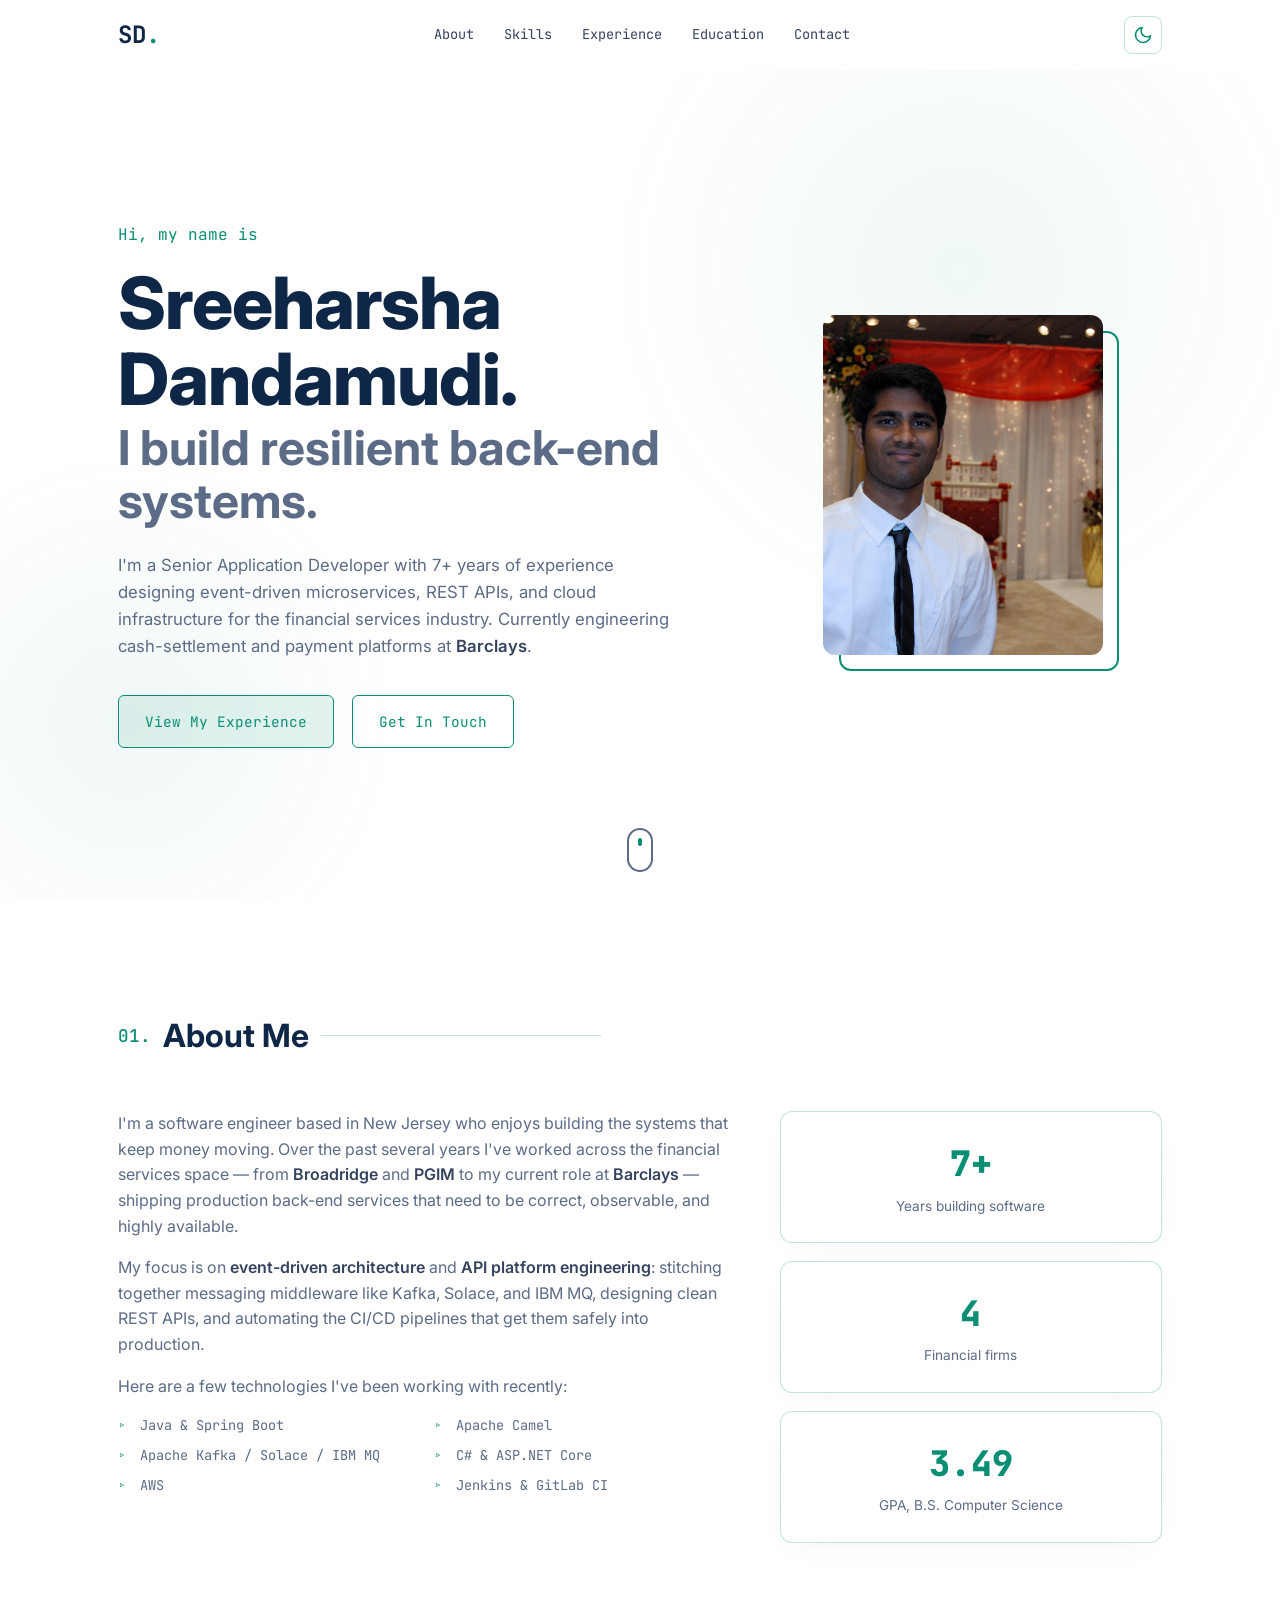
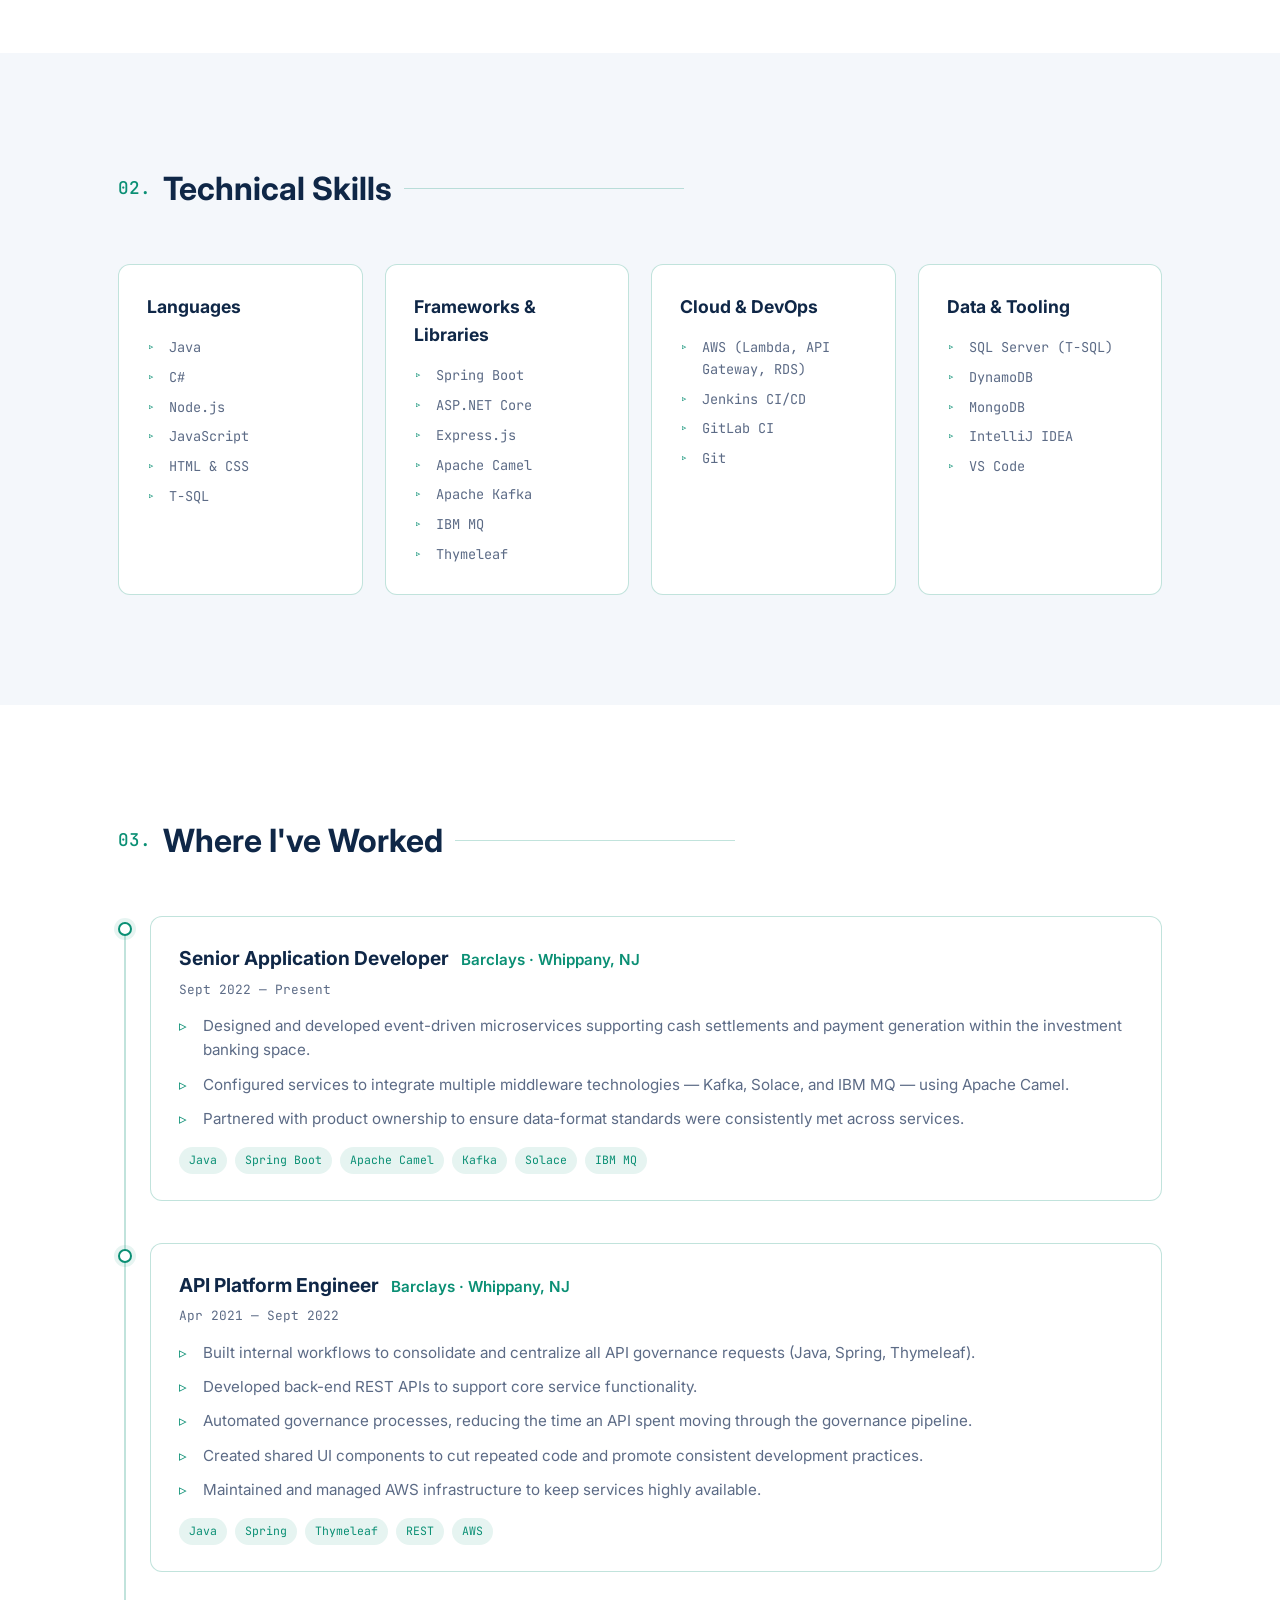
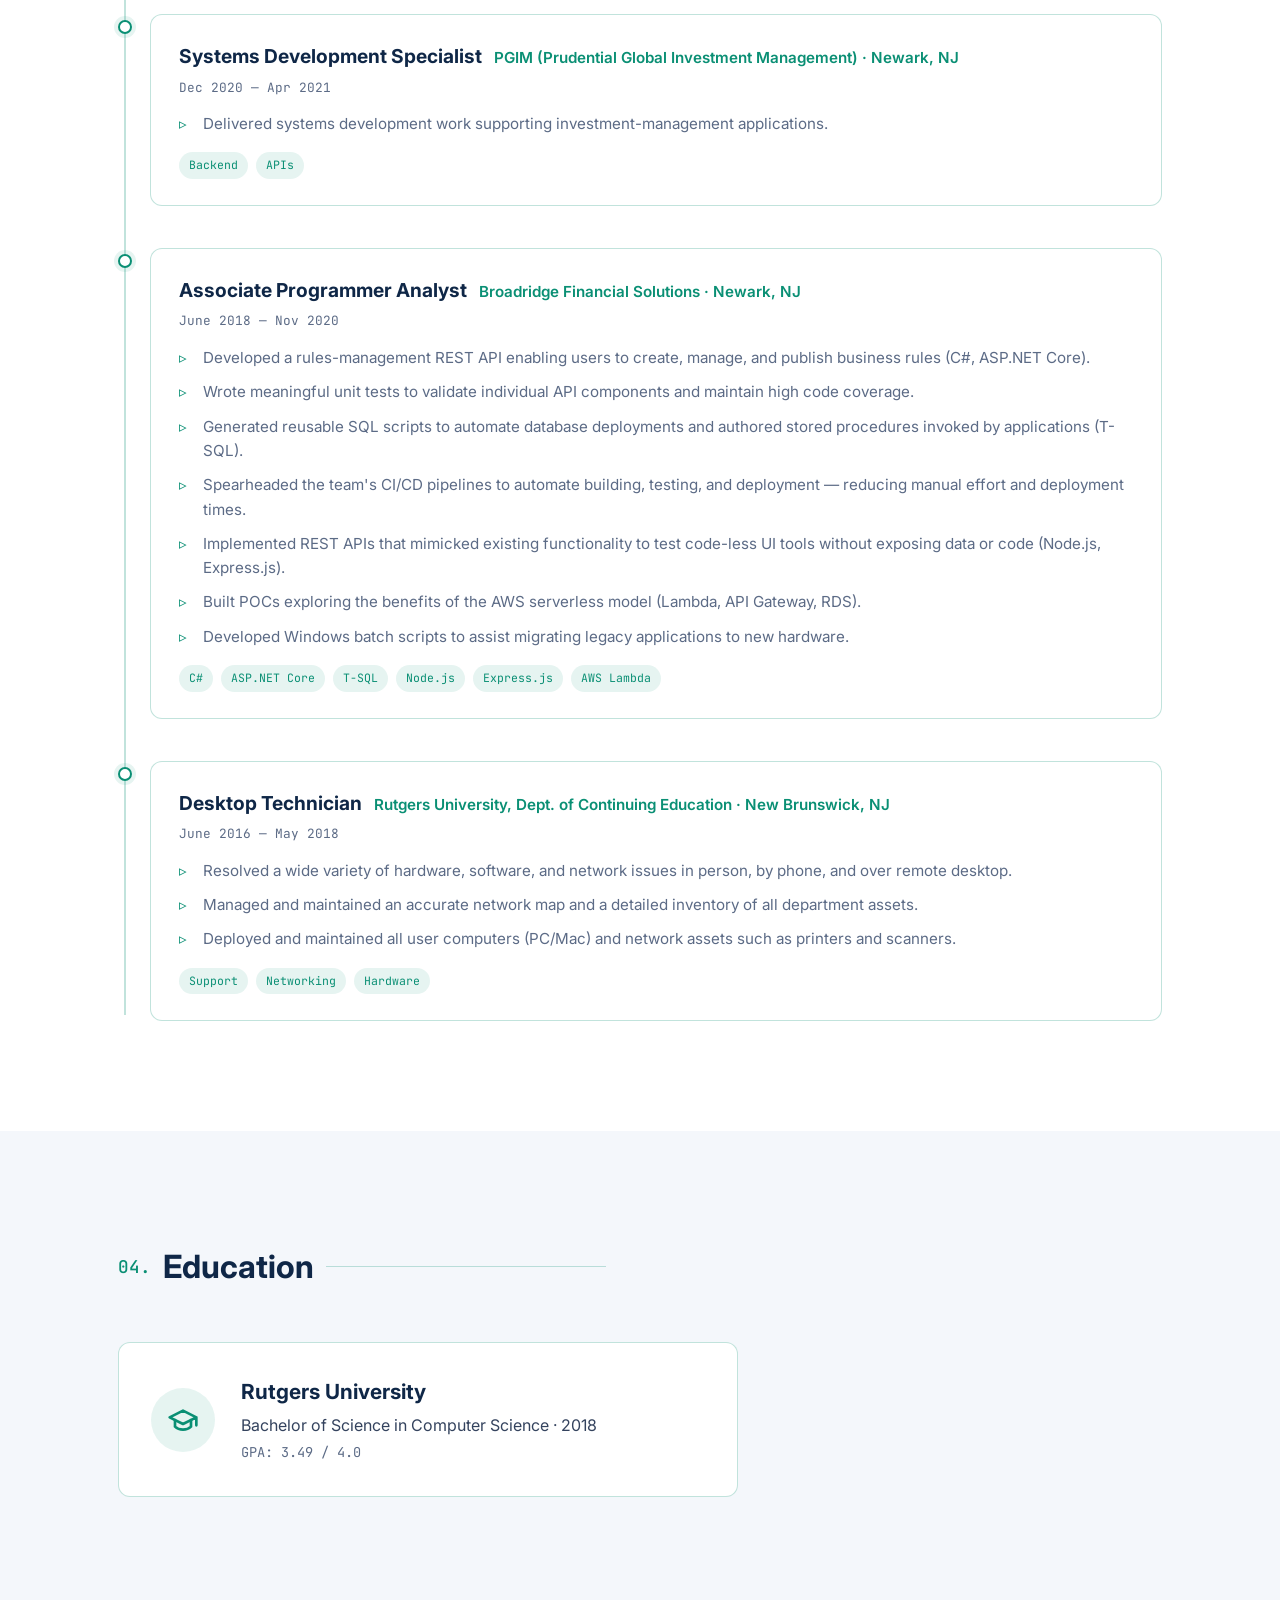
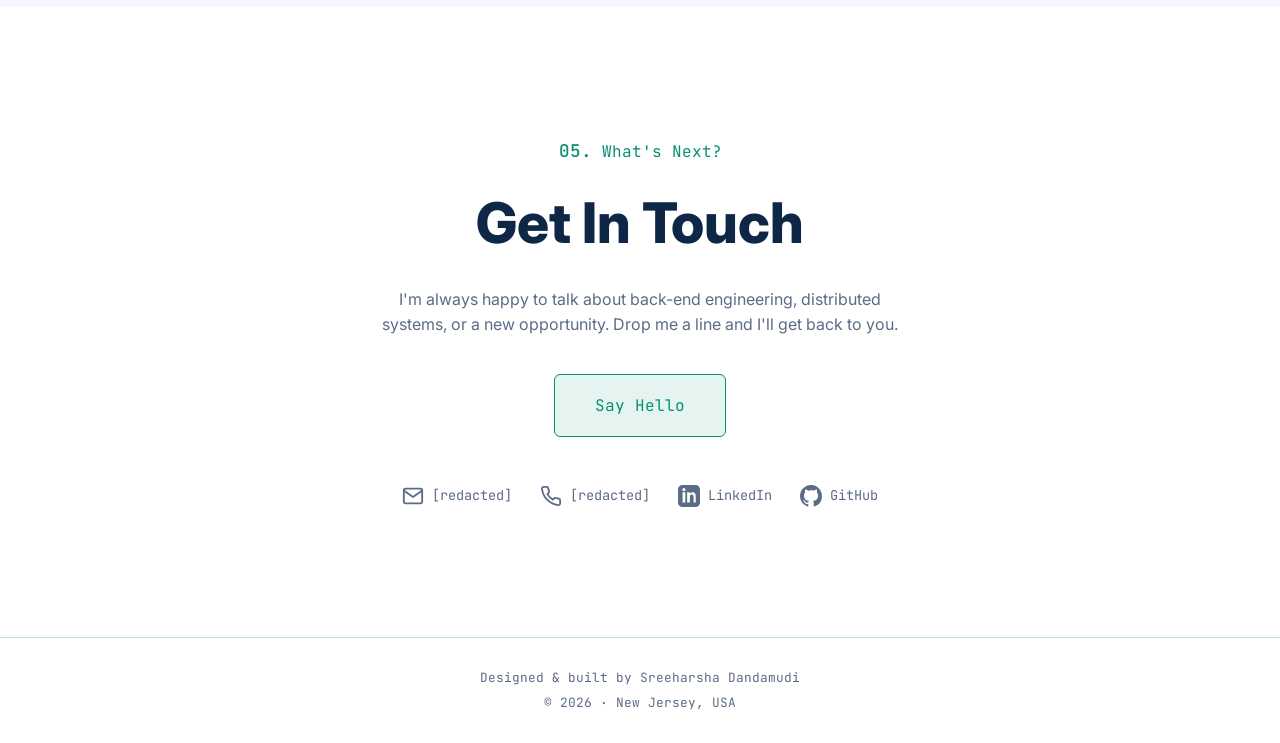
==== index.html @ 4b60827d "Build personal website highlighting experience and skills Replace placeholder files with a responsiv" ====
<!DOCTYPE html>
<html lang="en">
<head>
  <meta charset="UTF-8" />
  <meta name="viewport" content="width=device-width, initial-scale=1.0" />
  <title>Sreeharsha Dandamudi — Senior Application Developer</title>
  <meta name="description" content="Sreeharsha (Harsha) Dandamudi — Senior Application Developer specializing in event-driven microservices, REST APIs, and cloud infrastructure for the financial services industry." />
  <link rel="preconnect" href="https://fonts.googleapis.com" />
  <link rel="preconnect" href="https://fonts.gstatic.com" crossorigin />
  <link href="https://fonts.googleapis.com/css2?family=Inter:wght@400;500;600;700;800&family=JetBrains+Mono:wght@400;500&display=swap" rel="stylesheet" />
  <link rel="stylesheet" href="styles.css" />
</head>
<body>
  <!-- Navigation -->
  <header class="nav" id="nav">
    <div class="container nav__inner">
      <a href="#hero" class="nav__brand">SD<span>.</span></a>
      <nav class="nav__links" id="navLinks">
        <a href="#about">About</a>
        <a href="#skills">Skills</a>
        <a href="#experience">Experience</a>
        <a href="#education">Education</a>
        <a href="#contact">Contact</a>
      </nav>
      <div class="nav__actions">
        <button class="theme-toggle" id="themeToggle" aria-label="Toggle theme">
          <svg class="icon-sun" viewBox="0 0 24 24" width="20" height="20" fill="none" stroke="currentColor" stroke-width="2" stroke-linecap="round" stroke-linejoin="round"><circle cx="12" cy="12" r="5"/><line x1="12" y1="1" x2="12" y2="3"/><line x1="12" y1="21" x2="12" y2="23"/><line x1="4.22" y1="4.22" x2="5.64" y2="5.64"/><line x1="18.36" y1="18.36" x2="19.78" y2="19.78"/><line x1="1" y1="12" x2="3" y2="12"/><line x1="21" y1="12" x2="23" y2="12"/><line x1="4.22" y1="19.78" x2="5.64" y2="18.36"/><line x1="18.36" y1="5.64" x2="19.78" y2="4.22"/></svg>
          <svg class="icon-moon" viewBox="0 0 24 24" width="20" height="20" fill="none" stroke="currentColor" stroke-width="2" stroke-linecap="round" stroke-linejoin="round"><path d="M21 12.79A9 9 0 1 1 11.21 3 7 7 0 0 0 21 12.79z"/></svg>
        </button>
        <button class="nav__toggle" id="navToggle" aria-label="Toggle menu">
          <span></span><span></span><span></span>
        </button>
      </div>
    </div>
  </header>

  <!-- Hero -->
  <section class="hero" id="hero">
    <div class="hero__bg" aria-hidden="true"></div>
    <div class="container hero__inner">
      <div class="hero__content">
        <p class="hero__eyebrow">Hi, my name is</p>
        <h1 class="hero__name">Sreeharsha Dandamudi.</h1>
        <h2 class="hero__tagline">I build resilient back-end systems.</h2>
        <p class="hero__desc">
          I'm a Senior Application Developer with 7+ years of experience designing
          event-driven microservices, REST APIs, and cloud infrastructure for the
          financial services industry. Currently engineering cash-settlement and
          payment platforms at <strong>Barclays</strong>.
        </p>
        <div class="hero__cta">
          <a href="#experience" class="btn btn--primary">View My Experience</a>
          <a href="#contact" class="btn btn--ghost">Get In Touch</a>
        </div>
      </div>
      <div class="hero__photo">
        <div class="hero__photo-frame">
          <img src="DSC_1535.JPG" alt="Sreeharsha Dandamudi" loading="lazy" />
        </div>
      </div>
    </div>
    <a href="#about" class="hero__scroll" aria-label="Scroll down">
      <span></span>
    </a>
  </section>

  <main>
    <!-- About -->
    <section class="section" id="about">
      <div class="container">
        <h2 class="section__title"><span class="section__num">01.</span> About Me</h2>
        <div class="about">
          <div class="about__text">
            <p>
              I'm a software engineer based in New Jersey who enjoys building the
              systems that keep money moving. Over the past several years I've worked
              across the financial services space — from <strong>Broadridge</strong> and
              <strong>PGIM</strong> to my current role at <strong>Barclays</strong> —
              shipping production back-end services that need to be correct, observable,
              and highly available.
            </p>
            <p>
              My focus is on <strong>event-driven architecture</strong> and
              <strong>API platform engineering</strong>: stitching together messaging
              middleware like Kafka, Solace, and IBM MQ, designing clean REST APIs, and
              automating the CI/CD pipelines that get them safely into production.
            </p>
            <p>Here are a few technologies I've been working with recently:</p>
            <ul class="about__tech">
              <li>Java &amp; Spring Boot</li>
              <li>Apache Camel</li>
              <li>Apache Kafka / Solace / IBM MQ</li>
              <li>C# &amp; ASP.NET Core</li>
              <li>AWS</li>
              <li>Jenkins &amp; GitLab CI</li>
            </ul>
          </div>
          <div class="about__stats">
            <div class="stat">
              <span class="stat__num">7+</span>
              <span class="stat__label">Years building software</span>
            </div>
            <div class="stat">
              <span class="stat__num">4</span>
              <span class="stat__label">Financial firms</span>
            </div>
            <div class="stat">
              <span class="stat__num">3.49</span>
              <span class="stat__label">GPA, B.S. Computer Science</span>
            </div>
          </div>
        </div>
      </div>
    </section>

    <!-- Skills -->
    <section class="section section--alt" id="skills">
      <div class="container">
        <h2 class="section__title"><span class="section__num">02.</span> Technical Skills</h2>
        <div class="skills">
          <div class="skill-card">
            <h3>Languages</h3>
            <ul>
              <li>Java</li>
              <li>C#</li>
              <li>Node.js</li>
              <li>JavaScript</li>
              <li>HTML &amp; CSS</li>
              <li>T-SQL</li>
            </ul>
          </div>
          <div class="skill-card">
            <h3>Frameworks &amp; Libraries</h3>
            <ul>
              <li>Spring Boot</li>
              <li>ASP.NET Core</li>
              <li>Express.js</li>
              <li>Apache Camel</li>
              <li>Apache Kafka</li>
              <li>IBM MQ</li>
              <li>Thymeleaf</li>
            </ul>
          </div>
          <div class="skill-card">
            <h3>Cloud &amp; DevOps</h3>
            <ul>
              <li>AWS (Lambda, API Gateway, RDS)</li>
              <li>Jenkins CI/CD</li>
              <li>GitLab CI</li>
              <li>Git</li>
            </ul>
          </div>
          <div class="skill-card">
            <h3>Data &amp; Tooling</h3>
            <ul>
              <li>SQL Server (T-SQL)</li>
              <li>DynamoDB</li>
              <li>MongoDB</li>
              <li>IntelliJ IDEA</li>
              <li>VS Code</li>
            </ul>
          </div>
        </div>
      </div>
    </section>

    <!-- Experience -->
    <section class="section" id="experience">
      <div class="container">
        <h2 class="section__title"><span class="section__num">03.</span> Where I've Worked</h2>
        <div class="timeline">

          <article class="tl-item">
            <div class="tl-marker"></div>
            <div class="tl-content">
              <div class="tl-head">
                <h3>Senior Application Developer</h3>
                <span class="tl-company">Barclays · Whippany, NJ</span>
              </div>
              <span class="tl-date">Sept 2022 — Present</span>
              <ul class="tl-points">
                <li>Designed and developed event-driven microservices supporting cash settlements and payment generation within the investment banking space.</li>
                <li>Configured services to integrate multiple middleware technologies — Kafka, Solace, and IBM MQ — using Apache Camel.</li>
                <li>Partnered with product ownership to ensure data-format standards were consistently met across services.</li>
              </ul>
              <div class="tl-tags"><span>Java</span><span>Spring Boot</span><span>Apache Camel</span><span>Kafka</span><span>Solace</span><span>IBM MQ</span></div>
            </div>
          </article>

          <article class="tl-item">
            <div class="tl-marker"></div>
            <div class="tl-content">
              <div class="tl-head">
                <h3>API Platform Engineer</h3>
                <span class="tl-company">Barclays · Whippany, NJ</span>
              </div>
              <span class="tl-date">Apr 2021 — Sept 2022</span>
              <ul class="tl-points">
                <li>Built internal workflows to consolidate and centralize all API governance requests (Java, Spring, Thymeleaf).</li>
                <li>Developed back-end REST APIs to support core service functionality.</li>
                <li>Automated governance processes, reducing the time an API spent moving through the governance pipeline.</li>
                <li>Created shared UI components to cut repeated code and promote consistent development practices.</li>
                <li>Maintained and managed AWS infrastructure to keep services highly available.</li>
              </ul>
              <div class="tl-tags"><span>Java</span><span>Spring</span><span>Thymeleaf</span><span>REST</span><span>AWS</span></div>
            </div>
          </article>

          <article class="tl-item">
            <div class="tl-marker"></div>
            <div class="tl-content">
              <div class="tl-head">
                <h3>Systems Development Specialist</h3>
                <span class="tl-company">PGIM (Prudential Global Investment Management) · Newark, NJ</span>
              </div>
              <span class="tl-date">Dec 2020 — Apr 2021</span>
              <ul class="tl-points">
                <li>Delivered systems development work supporting investment-management applications.</li>
              </ul>
              <div class="tl-tags"><span>Backend</span><span>APIs</span></div>
            </div>
          </article>

          <article class="tl-item">
            <div class="tl-marker"></div>
            <div class="tl-content">
              <div class="tl-head">
                <h3>Associate Programmer Analyst</h3>
                <span class="tl-company">Broadridge Financial Solutions · Newark, NJ</span>
              </div>
              <span class="tl-date">June 2018 — Nov 2020</span>
              <ul class="tl-points">
                <li>Developed a rules-management REST API enabling users to create, manage, and publish business rules (C#, ASP.NET Core).</li>
                <li>Wrote meaningful unit tests to validate individual API components and maintain high code coverage.</li>
                <li>Generated reusable SQL scripts to automate database deployments and authored stored procedures invoked by applications (T-SQL).</li>
                <li>Spearheaded the team's CI/CD pipelines to automate building, testing, and deployment — reducing manual effort and deployment times.</li>
                <li>Implemented REST APIs that mimicked existing functionality to test code-less UI tools without exposing data or code (Node.js, Express.js).</li>
                <li>Built POCs exploring the benefits of the AWS serverless model (Lambda, API Gateway, RDS).</li>
                <li>Developed Windows batch scripts to assist migrating legacy applications to new hardware.</li>
              </ul>
              <div class="tl-tags"><span>C#</span><span>ASP.NET Core</span><span>T-SQL</span><span>Node.js</span><span>Express.js</span><span>AWS Lambda</span></div>
            </div>
          </article>

          <article class="tl-item">
            <div class="tl-marker"></div>
            <div class="tl-content">
              <div class="tl-head">
                <h3>Desktop Technician</h3>
                <span class="tl-company">Rutgers University, Dept. of Continuing Education · New Brunswick, NJ</span>
              </div>
              <span class="tl-date">June 2016 — May 2018</span>
              <ul class="tl-points">
                <li>Resolved a wide variety of hardware, software, and network issues in person, by phone, and over remote desktop.</li>
                <li>Managed and maintained an accurate network map and a detailed inventory of all department assets.</li>
                <li>Deployed and maintained all user computers (PC/Mac) and network assets such as printers and scanners.</li>
              </ul>
              <div class="tl-tags"><span>Support</span><span>Networking</span><span>Hardware</span></div>
            </div>
          </article>

        </div>
      </div>
    </section>

    <!-- Education -->
    <section class="section section--alt" id="education">
      <div class="container">
        <h2 class="section__title"><span class="section__num">04.</span> Education</h2>
        <div class="edu-card">
          <div class="edu-card__icon" aria-hidden="true">
            <svg viewBox="0 0 24 24" width="32" height="32" fill="none" stroke="currentColor" stroke-width="2" stroke-linecap="round" stroke-linejoin="round"><path d="M22 10v6M2 10l10-5 10 5-10 5z"/><path d="M6 12v5c3 3 9 3 12 0v-5"/></svg>
          </div>
          <div class="edu-card__body">
            <h3>Rutgers University</h3>
            <p class="edu-card__degree">Bachelor of Science in Computer Science · 2018</p>
            <p class="edu-card__meta">GPA: 3.49 / 4.0</p>
          </div>
        </div>
      </div>
    </section>

    <!-- Contact -->
    <section class="section section--contact" id="contact">
      <div class="container">
        <p class="contact__eyebrow"><span class="section__num">05.</span> What's Next?</p>
        <h2 class="contact__title">Get In Touch</h2>
        <p class="contact__desc">
          I'm always happy to talk about back-end engineering, distributed systems, or a
          new opportunity. Drop me a line and I'll get back to you.
        </p>
        <a href="mailto:[redacted]" class="btn btn--primary btn--lg">Say Hello</a>
        <div class="contact__links">
          <a href="mailto:[redacted]" aria-label="Email">
            <svg viewBox="0 0 24 24" width="22" height="22" fill="none" stroke="currentColor" stroke-width="2" stroke-linecap="round" stroke-linejoin="round"><path d="M4 4h16c1.1 0 2 .9 2 2v12c0 1.1-.9 2-2 2H4c-1.1 0-2-.9-2-2V6c0-1.1.9-2 2-2z"/><polyline points="22,6 12,13 2,6"/></svg>
            <span>[redacted]</span>
          </a>
          <a href="tel:[redacted]" aria-label="Phone">
            <svg viewBox="0 0 24 24" width="22" height="22" fill="none" stroke="currentColor" stroke-width="2" stroke-linecap="round" stroke-linejoin="round"><path d="M22 16.92v3a2 2 0 0 1-2.18 2 19.79 19.79 0 0 1-8.63-3.07 19.5 19.5 0 0 1-6-6 19.79 19.79 0 0 1-3.07-8.67A2 2 0 0 1 4.11 2h3a2 2 0 0 1 2 1.72 12.84 12.84 0 0 0 .7 2.81 2 2 0 0 1-.45 2.11L8.09 9.91a16 16 0 0 0 6 6l1.27-1.27a2 2 0 0 1 2.11-.45 12.84 12.84 0 0 0 2.81.7A2 2 0 0 1 22 16.92z"/></svg>
            <span>[redacted]</span>
          </a>
          <a href="https://www.linkedin.com/in/sreeharsha-dandamudi-3991bb99/" target="_blank" rel="noopener" aria-label="LinkedIn">
            <svg viewBox="0 0 24 24" width="22" height="22" fill="currentColor"><path d="M19 0h-14c-2.76 0-5 2.24-5 5v14c0 2.76 2.24 5 5 5h14c2.76 0 5-2.24 5-5v-14c0-2.76-2.24-5-5-5zm-11 19h-3v-11h3v11zm-1.5-12.27c-.97 0-1.75-.79-1.75-1.76s.78-1.75 1.75-1.75 1.75.79 1.75 1.75-.78 1.76-1.75 1.76zm13.5 12.27h-3v-5.6c0-1.34-.03-3.06-1.87-3.06-1.87 0-2.16 1.46-2.16 2.97v5.69h-3v-11h2.88v1.5h.04c.4-.76 1.38-1.56 2.84-1.56 3.04 0 3.6 2 3.6 4.59v6.47z"/></svg>
            <span>LinkedIn</span>
          </a>
          <a href="https://github.com/harsha9321" target="_blank" rel="noopener" aria-label="GitHub">
            <svg viewBox="0 0 24 24" width="22" height="22" fill="currentColor"><path d="M12 0c-6.63 0-12 5.37-12 12 0 5.3 3.44 9.8 8.21 11.39.6.11.82-.26.82-.58 0-.29-.01-1.04-.02-2.05-3.34.73-4.04-1.61-4.04-1.61-.55-1.39-1.33-1.76-1.33-1.76-1.09-.74.08-.73.08-.73 1.2.09 1.84 1.24 1.84 1.24 1.07 1.83 2.81 1.3 3.49.99.11-.78.42-1.3.76-1.6-2.67-.3-5.47-1.33-5.47-5.93 0-1.31.47-2.38 1.24-3.22-.13-.3-.54-1.52.11-3.18 0 0 1.01-.32 3.3 1.23a11.5 11.5 0 0 1 3-.4c1.02 0 2.05.14 3 .4 2.29-1.55 3.3-1.23 3.3-1.23.65 1.66.24 2.88.12 3.18.77.84 1.24 1.91 1.24 3.22 0 4.61-2.81 5.62-5.49 5.92.43.37.81 1.1.81 2.22 0 1.61-.01 2.9-.01 3.29 0 .32.21.7.82.58a12 12 0 0 0 8.2-11.39c0-6.63-5.37-12-12-12z"/></svg>
            <span>GitHub</span>
          </a>
        </div>
      </div>
    </section>
  </main>

  <footer class="footer">
    <div class="container">
      <p>Designed &amp; built by Sreeharsha Dandamudi</p>
      <p class="footer__meta">&copy; <span id="year"></span> · New Jersey, USA</p>
    </div>
  </footer>

  <script src="script.js"></script>
</body>
</html>
---- styles.css ----
/* ============================================================
   Sreeharsha Dandamudi — Personal Site
   ============================================================ */

:root {
  --bg: #0a192f;
  --bg-alt: #112240;
  --bg-card: #112240;
  --navy-shadow: rgba(2, 12, 27, 0.7);
  --text: #ccd6f6;
  --text-muted: #8892b0;
  --heading: #e6f1ff;
  --accent: #64ffda;
  --accent-tint: rgba(100, 255, 218, 0.1);
  --border: rgba(100, 255, 218, 0.2);
  --nav-bg: rgba(10, 25, 47, 0.85);
  --font-sans: "Inter", system-ui, -apple-system, sans-serif;
  --font-mono: "JetBrains Mono", "SF Mono", Menlo, monospace;
  --maxw: 1100px;
  --nav-h: 70px;
  --radius: 12px;
}

:root[data-theme="light"] {
  --bg: #ffffff;
  --bg-alt: #f4f7fb;
  --bg-card: #ffffff;
  --navy-shadow: rgba(99, 114, 153, 0.15);
  --text: #34435e;
  --text-muted: #5c6b86;
  --heading: #0f2747;
  --accent: #0a8f74;
  --accent-tint: rgba(10, 143, 116, 0.1);
  --border: rgba(10, 143, 116, 0.25);
  --nav-bg: rgba(255, 255, 255, 0.85);
}

* { margin: 0; padding: 0; box-sizing: border-box; }

html { scroll-behavior: smooth; }

body {
  font-family: var(--font-sans);
  background: var(--bg);
  color: var(--text);
  line-height: 1.6;
  -webkit-font-smoothing: antialiased;
  overflow-x: hidden;
  transition: background 0.3s ease, color 0.3s ease;
}

.container {
  width: 100%;
  max-width: var(--maxw);
  margin: 0 auto;
  padding: 0 28px;
}

a { color: var(--accent); text-decoration: none; }

/* ---------- Navigation ---------- */
.nav {
  position: fixed;
  top: 0; left: 0; right: 0;
  height: var(--nav-h);
  background: var(--nav-bg);
  backdrop-filter: blur(10px);
  -webkit-backdrop-filter: blur(10px);
  z-index: 100;
  transition: transform 0.3s ease, box-shadow 0.3s ease;
}
.nav.scrolled { box-shadow: 0 10px 30px -10px var(--navy-shadow); }
.nav.hidden { transform: translateY(-100%); }

.nav__inner {
  height: 100%;
  display: flex;
  align-items: center;
  justify-content: space-between;
}
.nav__brand {
  font-family: var(--font-mono);
  font-size: 1.5rem;
  font-weight: 700;
  color: var(--heading);
}
.nav__brand span { color: var(--accent); }

.nav__links { display: flex; gap: 30px; }
.nav__links a {
  font-family: var(--font-mono);
  font-size: 0.85rem;
  color: var(--text);
  transition: color 0.2s ease;
  position: relative;
}
.nav__links a::after {
  content: "";
  position: absolute;
  bottom: -4px; left: 0;
  width: 0; height: 2px;
  background: var(--accent);
  transition: width 0.25s ease;
}
.nav__links a:hover { color: var(--accent); }
.nav__links a:hover::after { width: 100%; }

.nav__actions { display: flex; align-items: center; gap: 14px; }

.theme-toggle {
  background: none;
  border: 1px solid var(--border);
  border-radius: 8px;
  color: var(--accent);
  cursor: pointer;
  width: 38px; height: 38px;
  display: grid; place-items: center;
  transition: background 0.2s ease;
}
.theme-toggle:hover { background: var(--accent-tint); }
.theme-toggle .icon-moon { display: none; }
:root[data-theme="light"] .theme-toggle .icon-sun { display: none; }
:root[data-theme="light"] .theme-toggle .icon-moon { display: block; }

.nav__toggle {
  display: none;
  flex-direction: column;
  justify-content: center;
  gap: 5px;
  width: 38px; height: 38px;
  background: none; border: none; cursor: pointer;
}
.nav__toggle span {
  display: block;
  width: 24px; height: 2px;
  background: var(--accent);
  transition: transform 0.3s ease, opacity 0.3s ease;
}
.nav__toggle.open span:nth-child(1) { transform: translateY(7px) rotate(45deg); }
.nav__toggle.open span:nth-child(2) { opacity: 0; }
.nav__toggle.open span:nth-child(3) { transform: translateY(-7px) rotate(-45deg); }

/* ---------- Buttons ---------- */
.btn {
  display: inline-block;
  font-family: var(--font-mono);
  font-size: 0.9rem;
  padding: 14px 26px;
  border-radius: 6px;
  border: 1px solid var(--accent);
  transition: transform 0.2s ease, background 0.2s ease, box-shadow 0.2s ease;
  cursor: pointer;
}
.btn--primary { background: var(--accent-tint); color: var(--accent); }
.btn--primary:hover { background: rgba(100, 255, 218, 0.18); transform: translateY(-3px); box-shadow: 0 8px 20px -8px var(--accent-tint); }
.btn--ghost { color: var(--accent); background: transparent; }
.btn--ghost:hover { background: var(--accent-tint); transform: translateY(-3px); }
.btn--lg { padding: 18px 40px; font-size: 1rem; }

/* ---------- Hero ---------- */
.hero {
  position: relative;
  min-height: 100vh;
  display: flex;
  align-items: center;
  padding-top: var(--nav-h);
  overflow: hidden;
}
.hero__bg {
  position: absolute;
  inset: 0;
  background:
    radial-gradient(600px circle at 75% 30%, var(--accent-tint), transparent 60%),
    radial-gradient(500px circle at 10% 80%, var(--accent-tint), transparent 55%);
  opacity: 0.6;
  pointer-events: none;
}
.hero__inner {
  display: grid;
  grid-template-columns: 1.5fr 1fr;
  gap: 50px;
  align-items: center;
  position: relative;
  z-index: 1;
}
.hero__eyebrow {
  font-family: var(--font-mono);
  color: var(--accent);
  font-size: 1rem;
  margin-bottom: 18px;
}
.hero__name {
  font-size: clamp(2.5rem, 7vw, 4.5rem);
  font-weight: 800;
  color: var(--heading);
  line-height: 1.05;
  letter-spacing: -1px;
}
.hero__tagline {
  font-size: clamp(1.6rem, 5vw, 3rem);
  font-weight: 700;
  color: var(--text-muted);
  line-height: 1.1;
  margin-top: 6px;
}
.hero__desc {
  max-width: 560px;
  margin-top: 24px;
  color: var(--text-muted);
  font-size: 1.05rem;
}
.hero__desc strong { color: var(--text); font-weight: 600; }
.hero__cta { display: flex; gap: 18px; margin-top: 36px; flex-wrap: wrap; }

.hero__photo { display: flex; justify-content: center; }
.hero__photo-frame {
  position: relative;
  width: 280px;
  height: 340px;
  border-radius: var(--radius);
}
.hero__photo-frame img {
  width: 100%; height: 100%;
  object-fit: cover;
  border-radius: var(--radius);
  filter: grayscale(15%) contrast(1.05);
  transition: filter 0.3s ease, transform 0.3s ease;
  position: relative;
  z-index: 1;
}
.hero__photo-frame::after {
  content: "";
  position: absolute;
  inset: 16px -16px -16px 16px;
  border: 2px solid var(--accent);
  border-radius: var(--radius);
  z-index: 0;
  transition: inset 0.3s ease;
}
.hero__photo-frame:hover img { filter: grayscale(0) contrast(1); transform: translate(-4px, -4px); }
.hero__photo-frame:hover::after { inset: 12px -12px -12px 12px; }

.hero__scroll {
  position: absolute;
  bottom: 28px; left: 50%;
  transform: translateX(-50%);
  width: 26px; height: 44px;
  border: 2px solid var(--text-muted);
  border-radius: 14px;
}
.hero__scroll span {
  position: absolute;
  top: 8px; left: 50%;
  width: 4px; height: 8px;
  margin-left: -2px;
  background: var(--accent);
  border-radius: 2px;
  animation: scroll 1.6s ease-in-out infinite;
}
@keyframes scroll {
  0% { opacity: 1; transform: translateY(0); }
  100% { opacity: 0; transform: translateY(14px); }
}

/* ---------- Sections ---------- */
.section { padding: 110px 0; }
.section--alt { background: var(--bg-alt); }

.section__title {
  display: flex;
  align-items: center;
  gap: 12px;
  font-size: clamp(1.5rem, 4vw, 2rem);
  font-weight: 700;
  color: var(--heading);
  margin-bottom: 50px;
}
.section__title::after {
  content: "";
  height: 1px;
  flex: 1;
  max-width: 280px;
  background: var(--border);
}
.section__num {
  font-family: var(--font-mono);
  color: var(--accent);
  font-size: 1.1rem;
  font-weight: 500;
}

/* ---------- About ---------- */
.about {
  display: grid;
  grid-template-columns: 1.6fr 1fr;
  gap: 50px;
  align-items: start;
}
.about__text p { margin-bottom: 16px; color: var(--text-muted); }
.about__text strong { color: var(--text); font-weight: 600; }
.about__tech {
  list-style: none;
  display: grid;
  grid-template-columns: repeat(2, 1fr);
  gap: 8px 20px;
  margin-top: 14px;
}
.about__tech li {
  position: relative;
  padding-left: 22px;
  font-family: var(--font-mono);
  font-size: 0.85rem;
  color: var(--text-muted);
}
.about__tech li::before {
  content: "▹";
  position: absolute;
  left: 0;
  color: var(--accent);
}
.about__stats { display: grid; gap: 18px; }
.stat {
  background: var(--bg-card);
  border: 1px solid var(--border);
  border-radius: var(--radius);
  padding: 24px;
  text-align: center;
  box-shadow: 0 10px 30px -18px var(--navy-shadow);
}
.stat__num {
  display: block;
  font-size: 2.2rem;
  font-weight: 800;
  color: var(--accent);
  font-family: var(--font-mono);
}
.stat__label { color: var(--text-muted); font-size: 0.85rem; }

/* ---------- Skills ---------- */
.skills {
  display: grid;
  grid-template-columns: repeat(auto-fit, minmax(230px, 1fr));
  gap: 22px;
}
.skill-card {
  background: var(--bg-card);
  border: 1px solid var(--border);
  border-radius: var(--radius);
  padding: 28px;
  transition: transform 0.25s ease, box-shadow 0.25s ease;
}
.skill-card:hover { transform: translateY(-6px); box-shadow: 0 18px 40px -22px var(--navy-shadow); }
.skill-card h3 {
  color: var(--heading);
  font-size: 1.1rem;
  margin-bottom: 16px;
}
.skill-card ul { list-style: none; display: flex; flex-direction: column; gap: 8px; }
.skill-card li {
  position: relative;
  padding-left: 22px;
  font-family: var(--font-mono);
  font-size: 0.85rem;
  color: var(--text-muted);
}
.skill-card li::before { content: "▹"; position: absolute; left: 0; color: var(--accent); }

/* ---------- Timeline ---------- */
.timeline { position: relative; padding-left: 32px; }
.timeline::before {
  content: "";
  position: absolute;
  left: 6px; top: 6px; bottom: 6px;
  width: 2px;
  background: var(--border);
}
.tl-item { position: relative; margin-bottom: 42px; }
.tl-item:last-child { margin-bottom: 0; }
.tl-marker {
  position: absolute;
  left: -32px; top: 6px;
  width: 14px; height: 14px;
  border-radius: 50%;
  background: var(--bg);
  border: 2px solid var(--accent);
  box-shadow: 0 0 0 4px var(--accent-tint);
}
.tl-content {
  background: var(--bg-card);
  border: 1px solid var(--border);
  border-radius: var(--radius);
  padding: 26px 28px;
  transition: transform 0.25s ease, box-shadow 0.25s ease;
}
.tl-content:hover { transform: translateX(6px); box-shadow: 0 18px 40px -24px var(--navy-shadow); }
.tl-head { display: flex; flex-wrap: wrap; align-items: baseline; gap: 6px 12px; }
.tl-head h3 { color: var(--heading); font-size: 1.2rem; }
.tl-company { color: var(--accent); font-weight: 600; font-size: 0.95rem; }
.tl-date {
  display: inline-block;
  font-family: var(--font-mono);
  font-size: 0.8rem;
  color: var(--text-muted);
  margin: 6px 0 14px;
}
.tl-points { list-style: none; display: flex; flex-direction: column; gap: 10px; }
.tl-points li {
  position: relative;
  padding-left: 24px;
  color: var(--text-muted);
  font-size: 0.95rem;
}
.tl-points li::before { content: "▹"; position: absolute; left: 0; color: var(--accent); }
.tl-tags { display: flex; flex-wrap: wrap; gap: 8px; margin-top: 16px; }
.tl-tags span {
  font-family: var(--font-mono);
  font-size: 0.72rem;
  padding: 4px 10px;
  border-radius: 999px;
  background: var(--accent-tint);
  color: var(--accent);
}

/* ---------- Education ---------- */
.edu-card {
  display: flex;
  align-items: center;
  gap: 26px;
  background: var(--bg-card);
  border: 1px solid var(--border);
  border-radius: var(--radius);
  padding: 32px;
  max-width: 620px;
}
.edu-card__icon {
  flex-shrink: 0;
  width: 64px; height: 64px;
  display: grid; place-items: center;
  border-radius: 50%;
  background: var(--accent-tint);
  color: var(--accent);
}
.edu-card__body h3 { color: var(--heading); font-size: 1.3rem; }
.edu-card__degree { color: var(--text); margin-top: 4px; }
.edu-card__meta { color: var(--text-muted); font-family: var(--font-mono); font-size: 0.85rem; margin-top: 4px; }

/* ---------- Contact ---------- */
.section--contact { text-align: center; padding: 130px 0; }
.contact__eyebrow {
  font-family: var(--font-mono);
  color: var(--accent);
  margin-bottom: 14px;
}
.contact__title {
  font-size: clamp(2.2rem, 6vw, 3.5rem);
  font-weight: 800;
  color: var(--heading);
  margin-bottom: 18px;
}
.contact__desc {
  max-width: 540px;
  margin: 0 auto 36px;
  color: var(--text-muted);
}
.contact__links {
  display: flex;
  flex-wrap: wrap;
  justify-content: center;
  gap: 28px;
  margin-top: 48px;
}
.contact__links a {
  display: flex;
  align-items: center;
  gap: 8px;
  color: var(--text-muted);
  font-family: var(--font-mono);
  font-size: 0.85rem;
  transition: color 0.2s ease, transform 0.2s ease;
}
.contact__links a:hover { color: var(--accent); transform: translateY(-2px); }

/* ---------- Footer ---------- */
.footer {
  padding: 30px 0;
  text-align: center;
  border-top: 1px solid var(--border);
}
.footer p { font-family: var(--font-mono); font-size: 0.8rem; color: var(--text-muted); }
.footer__meta { margin-top: 4px; }

/* ---------- Reveal animation ---------- */
.reveal {
  opacity: 0;
  transform: translateY(28px);
  transition: opacity 0.6s ease, transform 0.6s ease;
}
.reveal.visible { opacity: 1; transform: translateY(0); }

/* ---------- Responsive ---------- */
@media (max-width: 860px) {
  .hero__inner { grid-template-columns: 1fr; gap: 40px; }
  .hero__photo { order: -1; }
  .hero__photo-frame { width: 220px; height: 270px; }
  .about { grid-template-columns: 1fr; gap: 36px; }
  .about__stats { grid-template-columns: repeat(3, 1fr); }
}

@media (max-width: 680px) {
  .nav__links {
    position: fixed;
    top: var(--nav-h); right: 0;
    height: calc(100vh - var(--nav-h));
    width: min(75vw, 300px);
    flex-direction: column;
    align-items: flex-start;
    gap: 26px;
    padding: 40px 32px;
    background: var(--bg-alt);
    box-shadow: -10px 0 30px -15px var(--navy-shadow);
    transform: translateX(100%);
    transition: transform 0.3s ease;
  }
  .nav__links.open { transform: translateX(0); }
  .nav__toggle { display: flex; }
  .section { padding: 80px 0; }
  .about__stats { grid-template-columns: 1fr; }
  .section__title::after { display: none; }
}
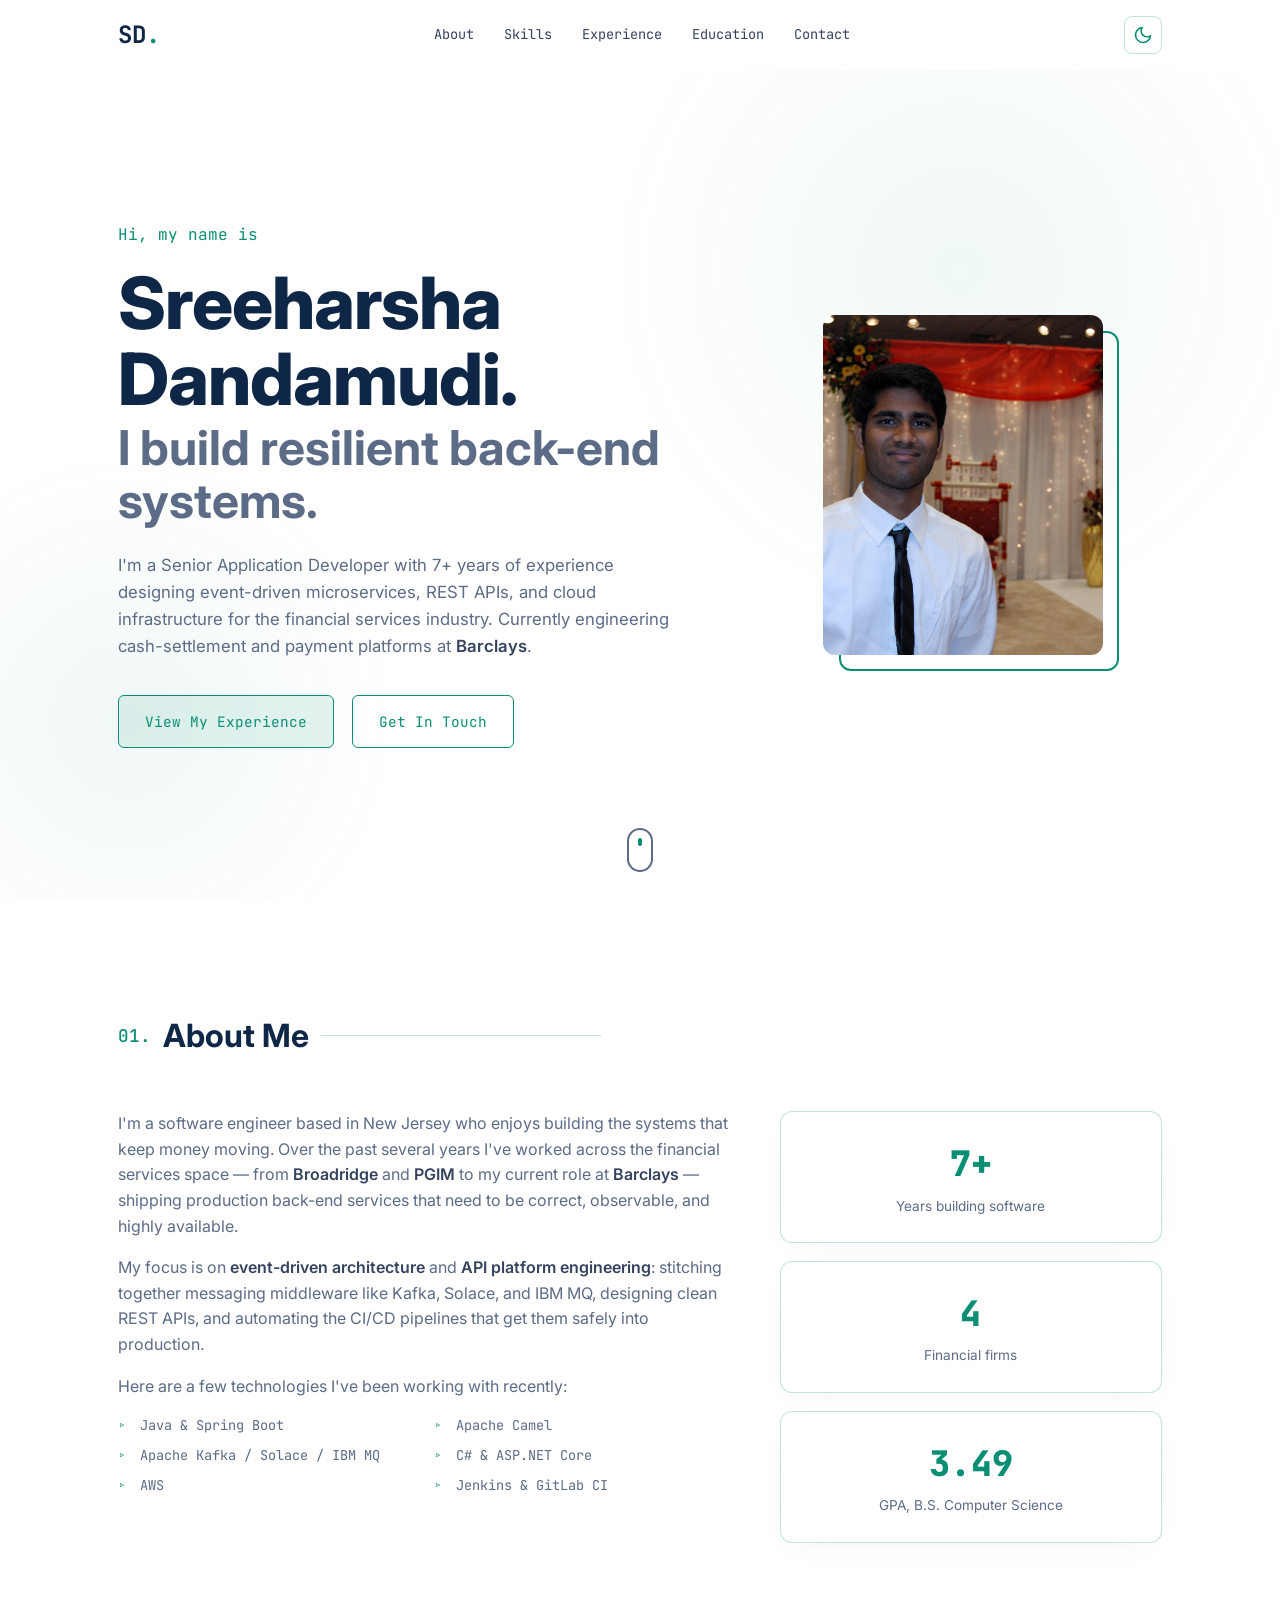
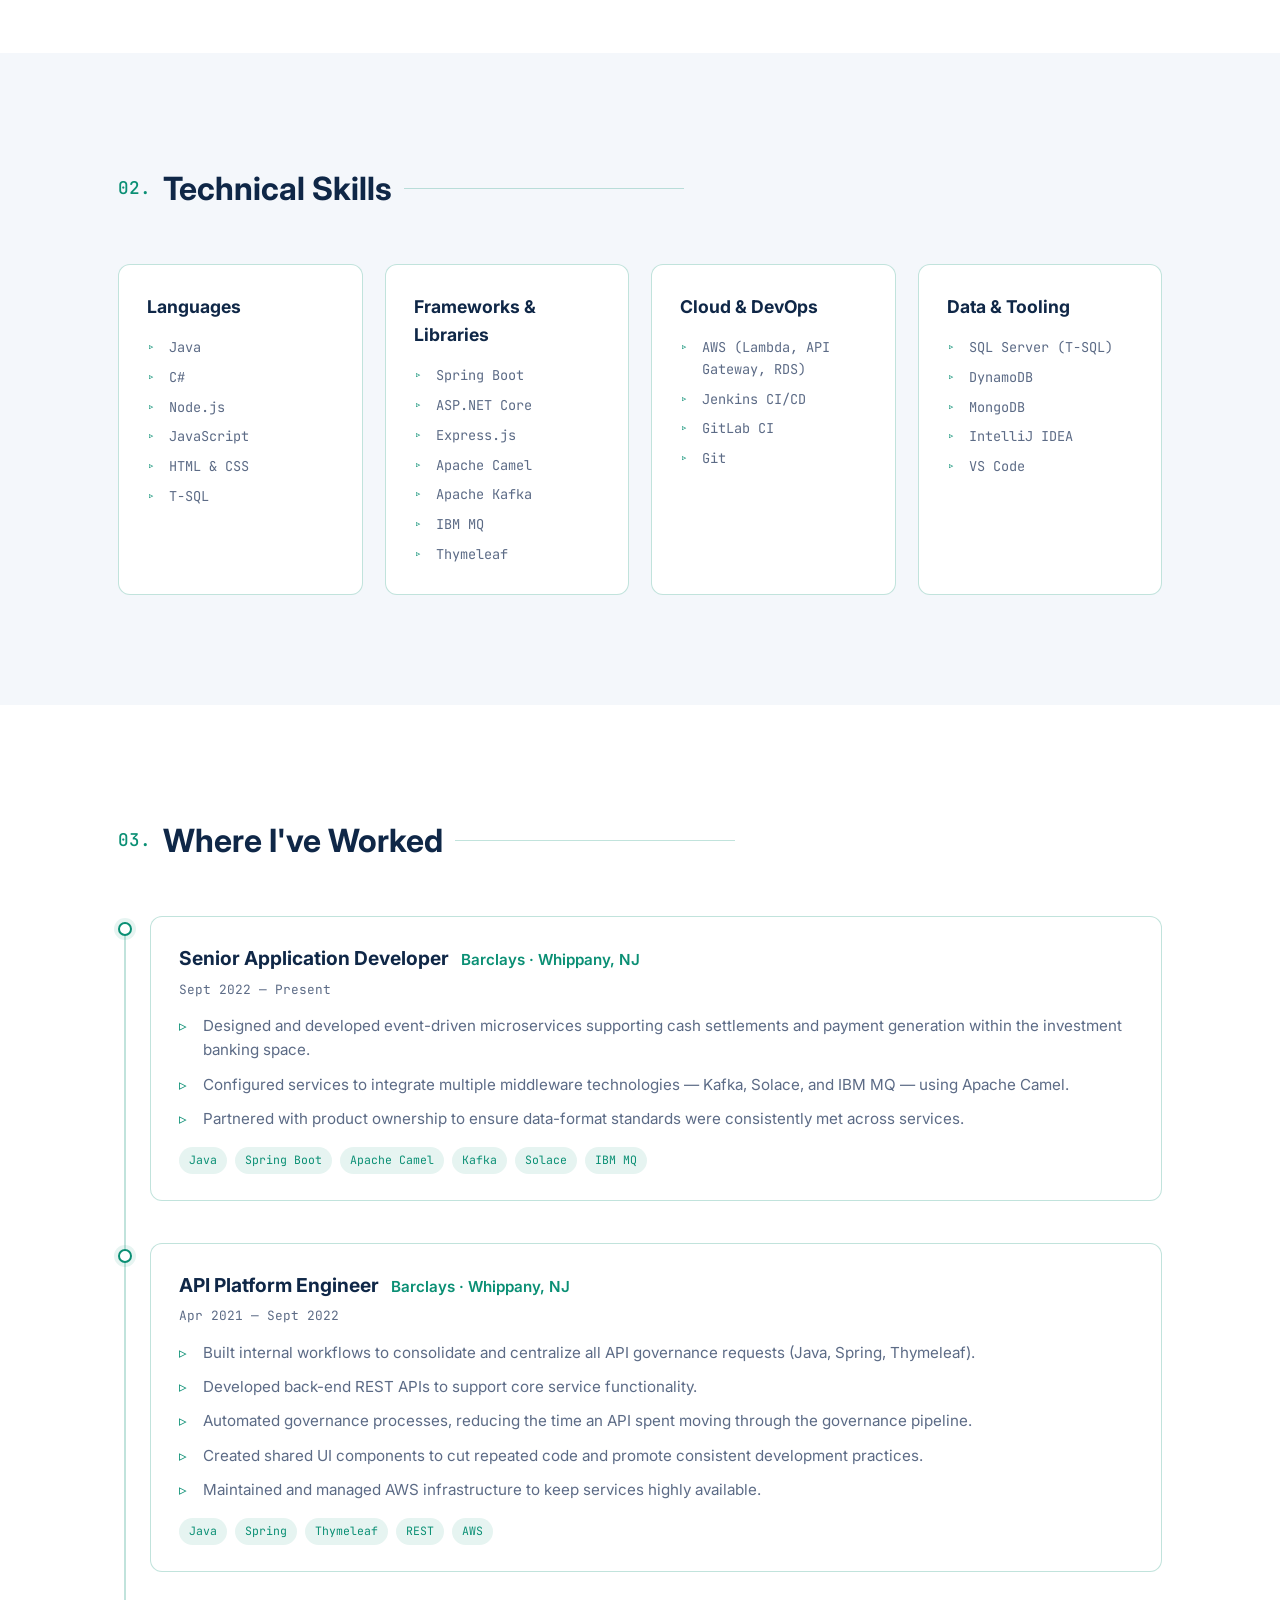
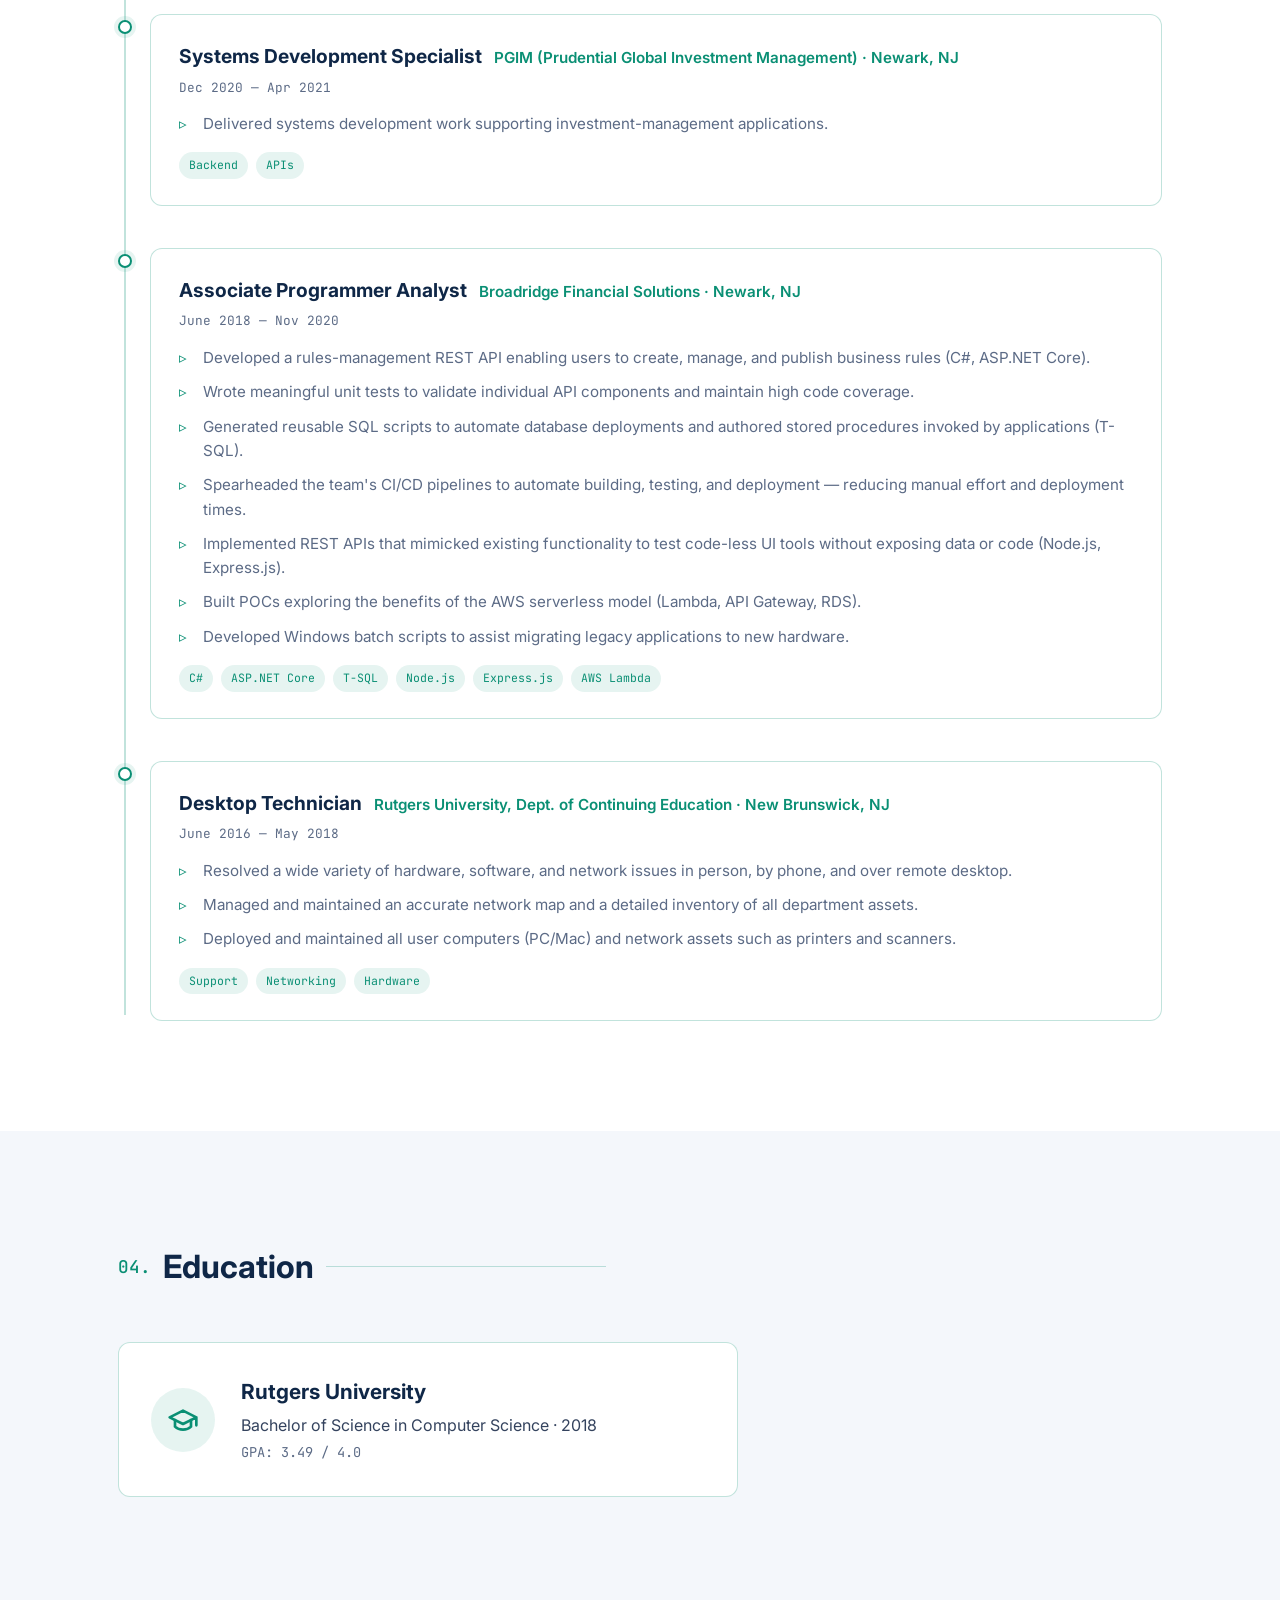
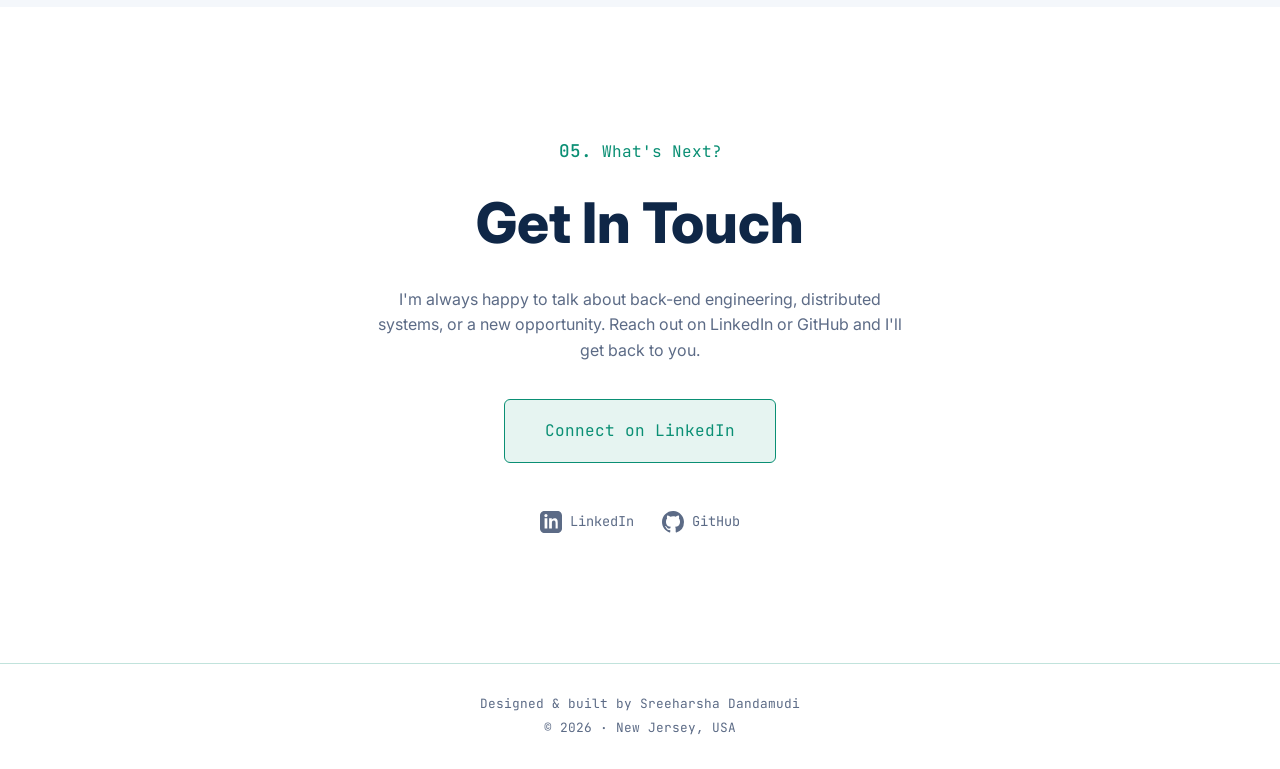
==== commit 1f16bf4b: "Remove PII (email and phone) from contact section Drop the email and phone number from the contact l" ====
--- a/index.html
+++ b/index.html
@@ -287,18 +287,10 @@
         <h2 class="contact__title">Get In Touch</h2>
         <p class="contact__desc">
           I'm always happy to talk about back-end engineering, distributed systems, or a
-          new opportunity. Drop me a line and I'll get back to you.
+          new opportunity. Reach out on LinkedIn or GitHub and I'll get back to you.
         </p>
-        <a href="mailto:[redacted]" class="btn btn--primary btn--lg">Say Hello</a>
+        <a href="https://www.linkedin.com/in/sreeharsha-dandamudi-3991bb99/" target="_blank" rel="noopener" class="btn btn--primary btn--lg">Connect on LinkedIn</a>
         <div class="contact__links">
-          <a href="mailto:[redacted]" aria-label="Email">
-            <svg viewBox="0 0 24 24" width="22" height="22" fill="none" stroke="currentColor" stroke-width="2" stroke-linecap="round" stroke-linejoin="round"><path d="M4 4h16c1.1 0 2 .9 2 2v12c0 1.1-.9 2-2 2H4c-1.1 0-2-.9-2-2V6c0-1.1.9-2 2-2z"/><polyline points="22,6 12,13 2,6"/></svg>
-            <span>[redacted]</span>
-          </a>
-          <a href="tel:[redacted]" aria-label="Phone">
-            <svg viewBox="0 0 24 24" width="22" height="22" fill="none" stroke="currentColor" stroke-width="2" stroke-linecap="round" stroke-linejoin="round"><path d="M22 16.92v3a2 2 0 0 1-2.18 2 19.79 19.79 0 0 1-8.63-3.07 19.5 19.5 0 0 1-6-6 19.79 19.79 0 0 1-3.07-8.67A2 2 0 0 1 4.11 2h3a2 2 0 0 1 2 1.72 12.84 12.84 0 0 0 .7 2.81 2 2 0 0 1-.45 2.11L8.09 9.91a16 16 0 0 0 6 6l1.27-1.27a2 2 0 0 1 2.11-.45 12.84 12.84 0 0 0 2.81.7A2 2 0 0 1 22 16.92z"/></svg>
-            <span>[redacted]</span>
-          </a>
           <a href="https://www.linkedin.com/in/sreeharsha-dandamudi-3991bb99/" target="_blank" rel="noopener" aria-label="LinkedIn">
             <svg viewBox="0 0 24 24" width="22" height="22" fill="currentColor"><path d="M19 0h-14c-2.76 0-5 2.24-5 5v14c0 2.76 2.24 5 5 5h14c2.76 0 5-2.24 5-5v-14c0-2.76-2.24-5-5-5zm-11 19h-3v-11h3v11zm-1.5-12.27c-.97 0-1.75-.79-1.75-1.76s.78-1.75 1.75-1.75 1.75.79 1.75 1.75-.78 1.76-1.75 1.76zm13.5 12.27h-3v-5.6c0-1.34-.03-3.06-1.87-3.06-1.87 0-2.16 1.46-2.16 2.97v5.69h-3v-11h2.88v1.5h.04c.4-.76 1.38-1.56 2.84-1.56 3.04 0 3.6 2 3.6 4.59v6.47z"/></svg>
             <span>LinkedIn</span>
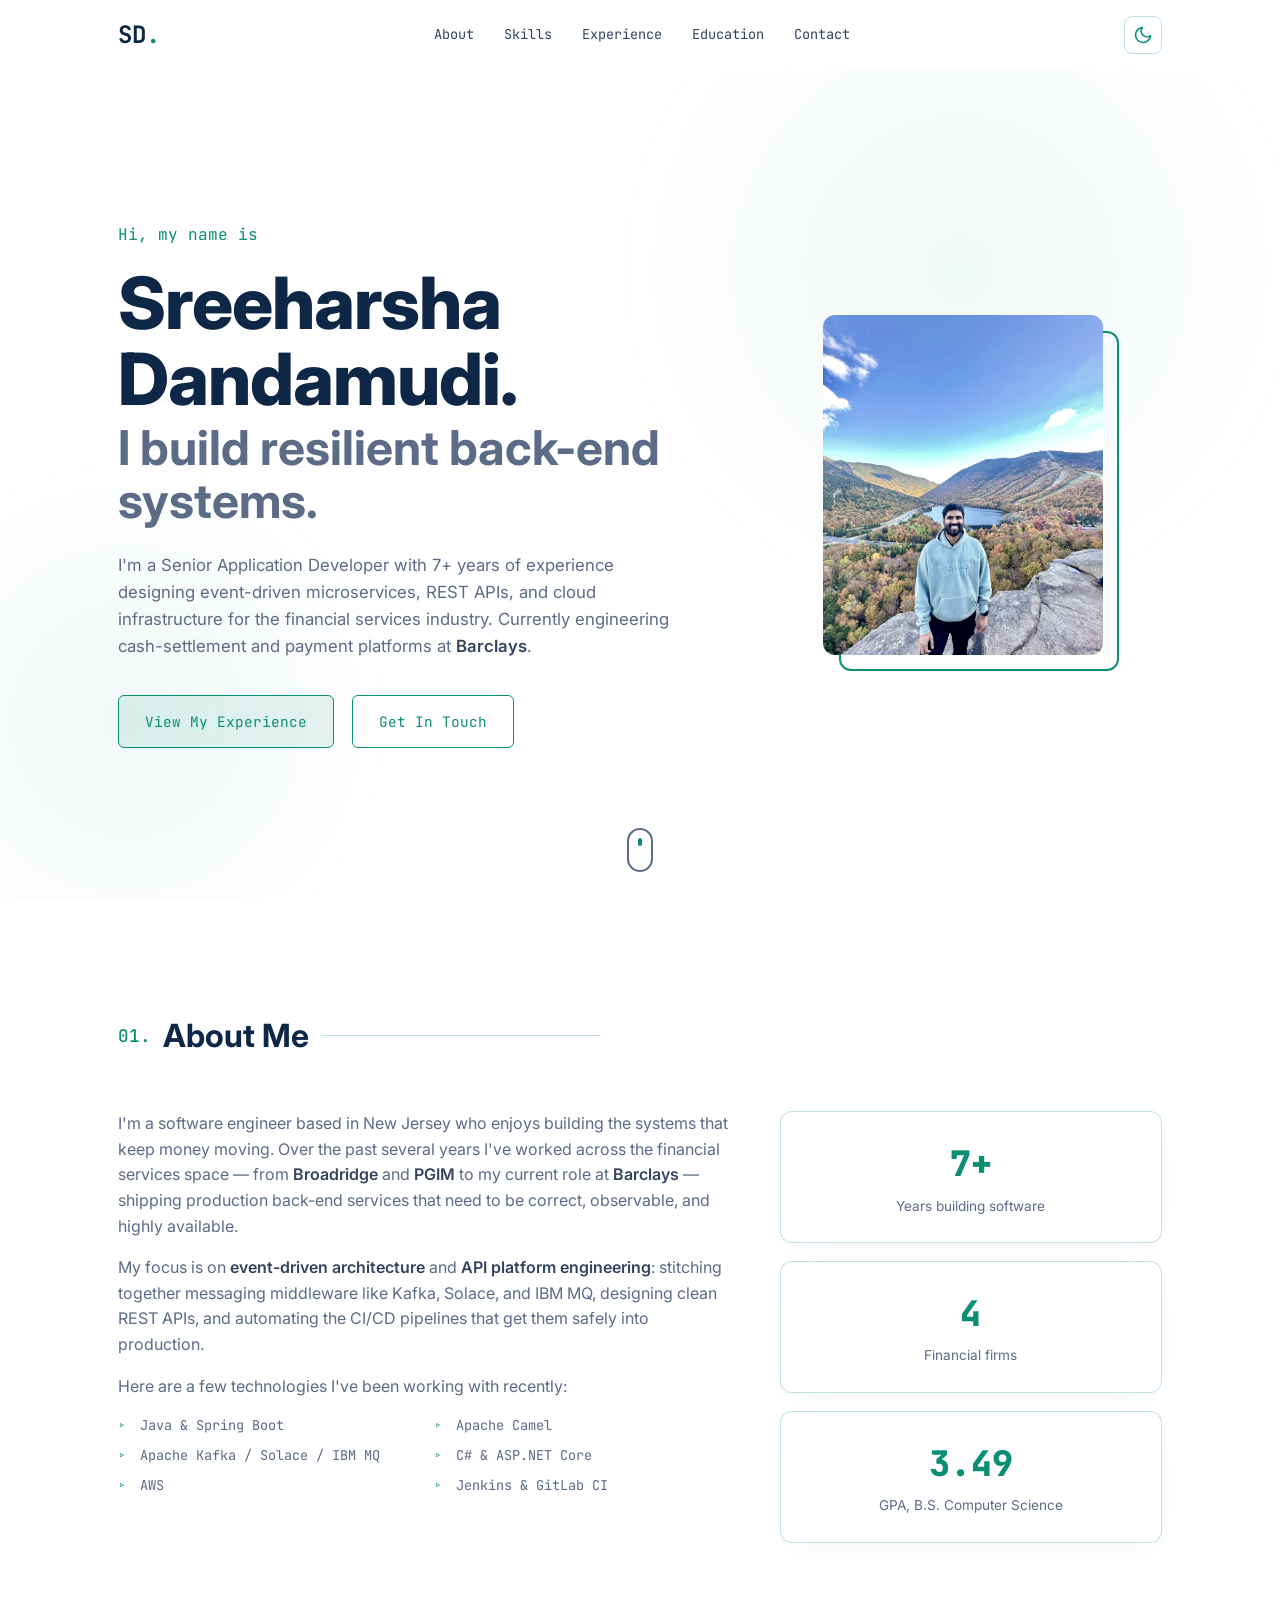
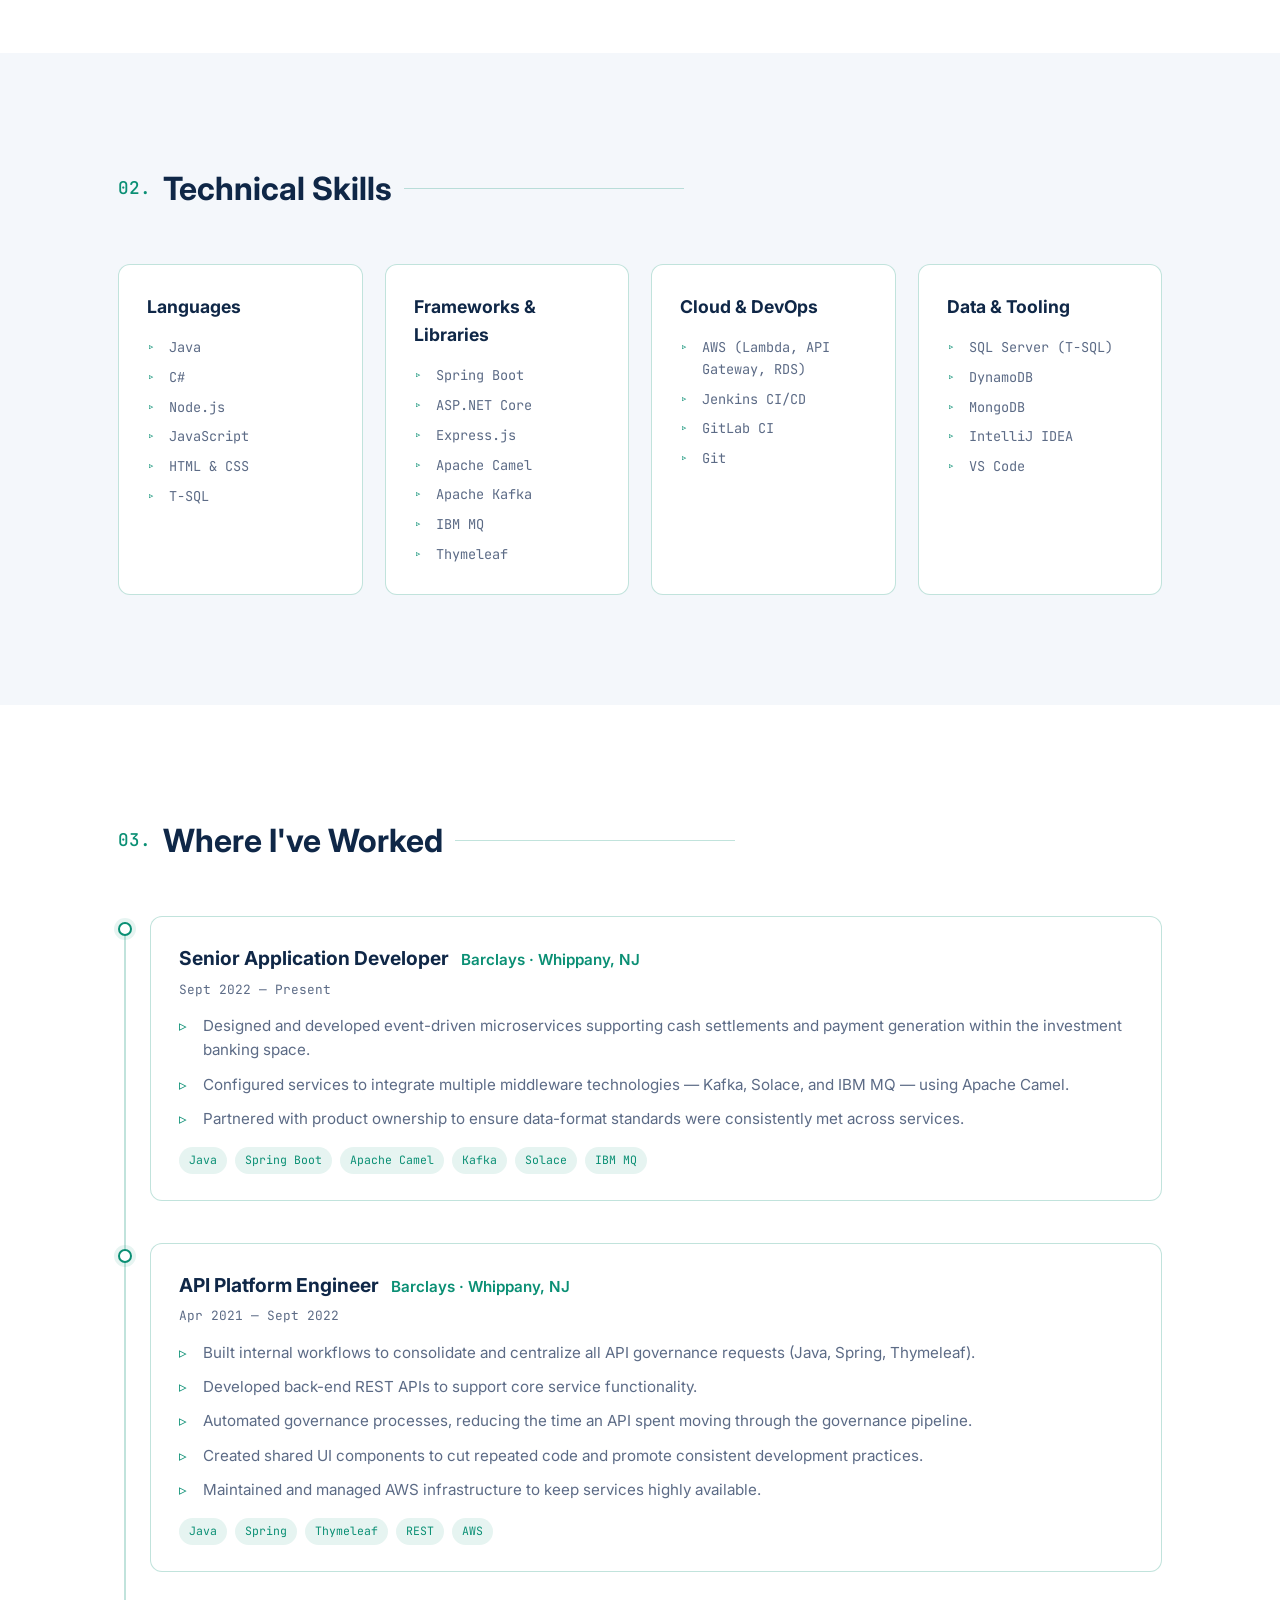
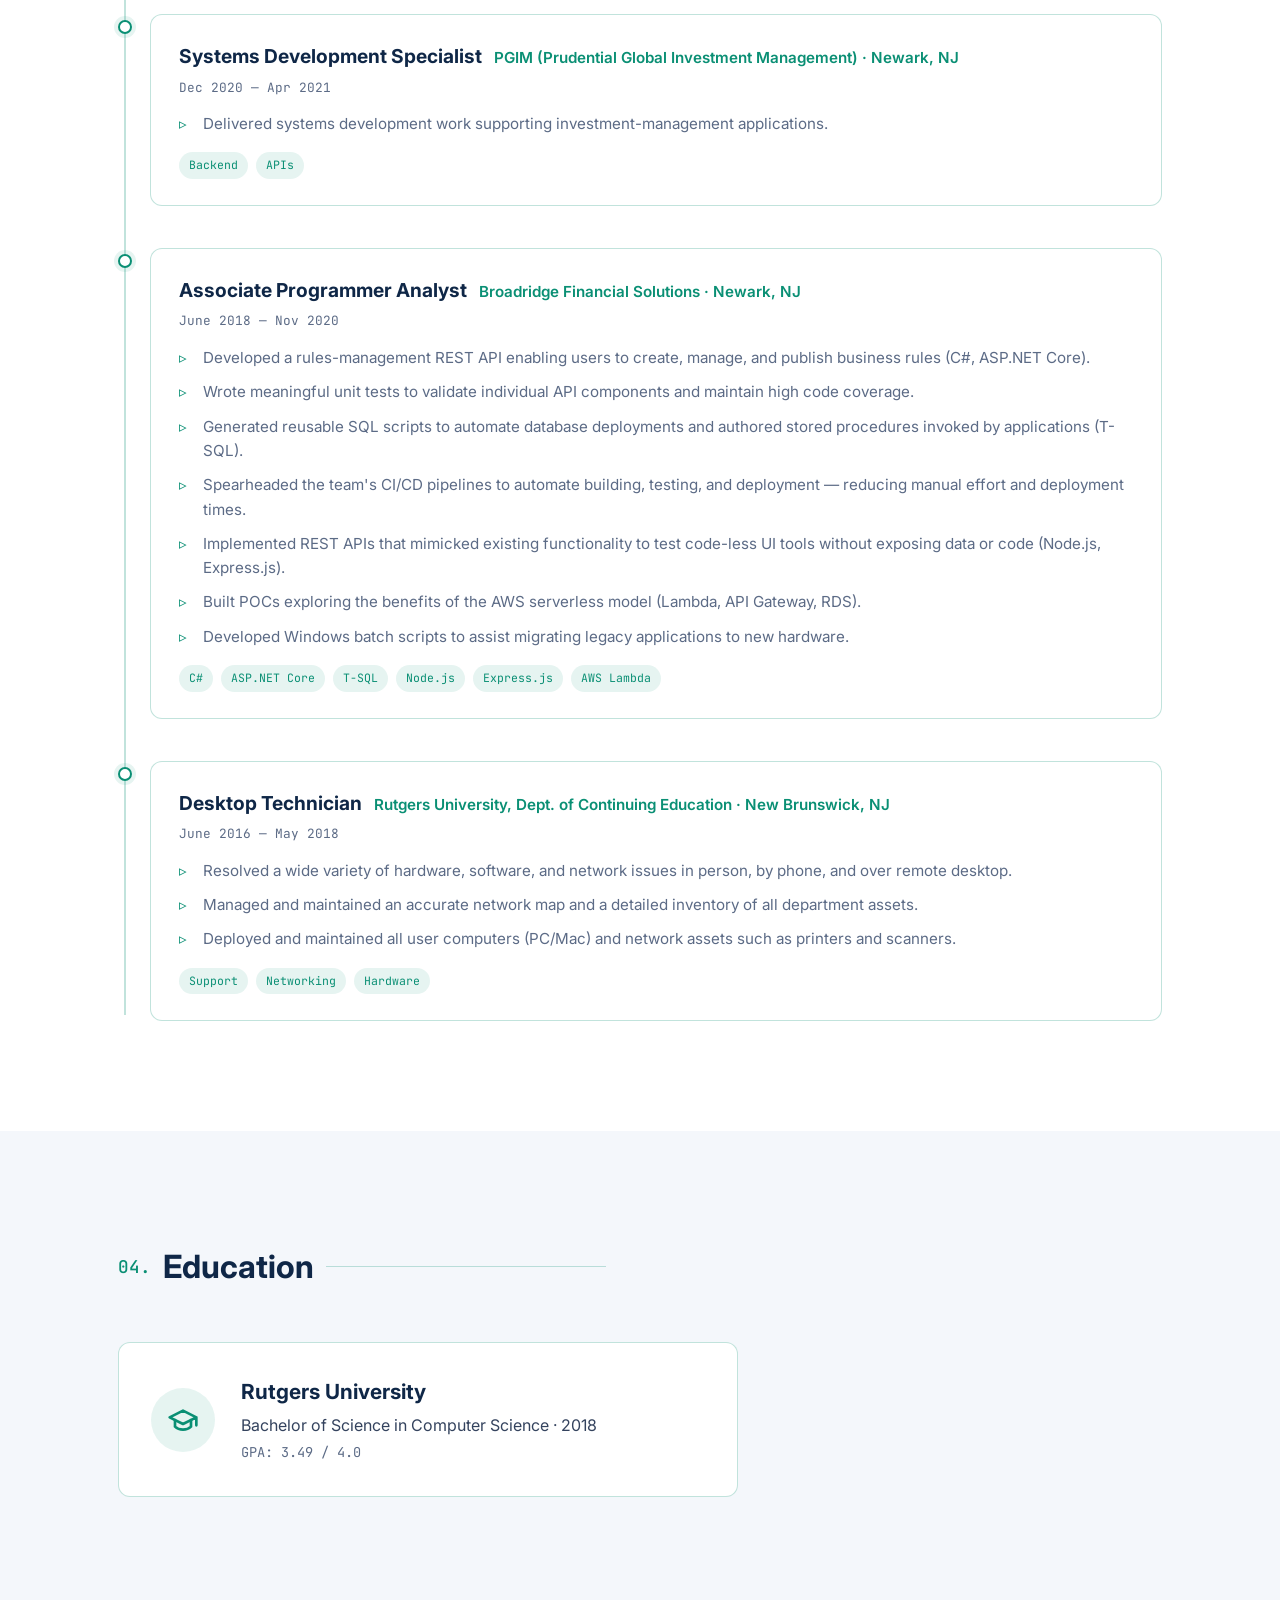
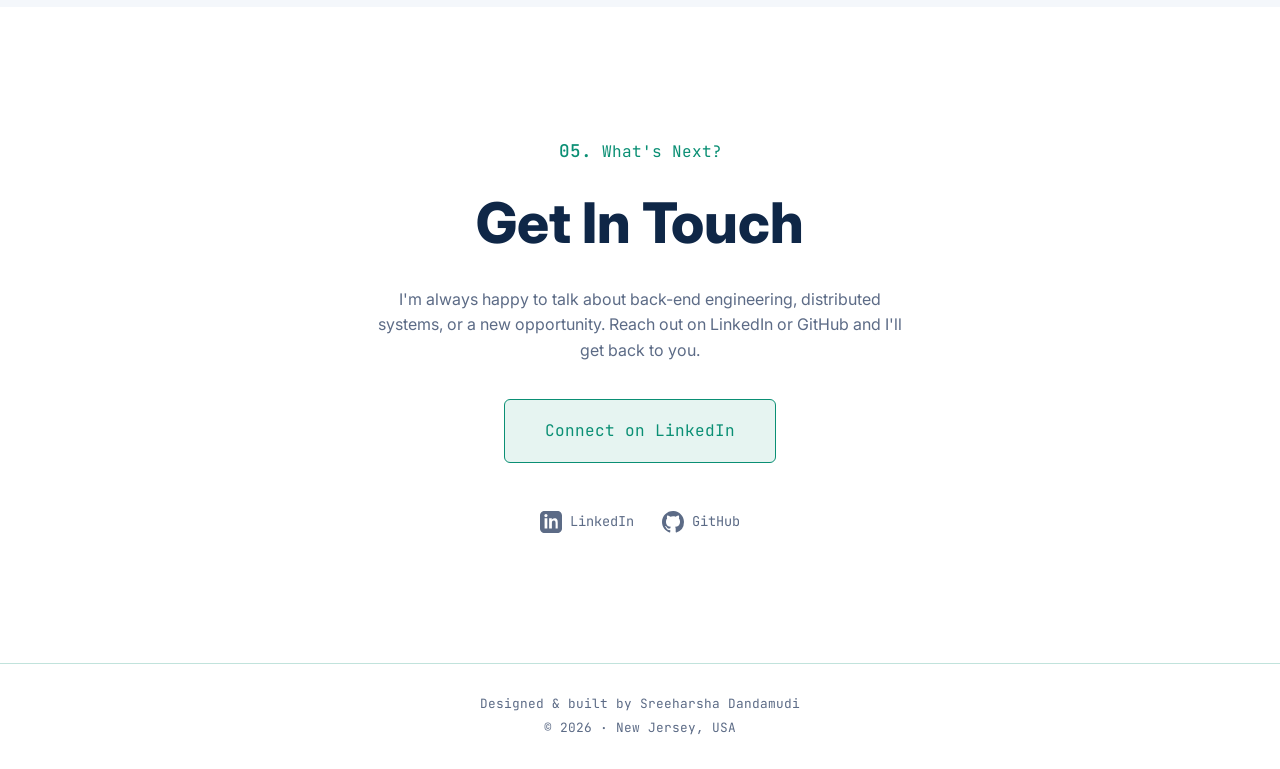
==== commit 8a0d0c5d: "Replace profile photo with new image (metadata stripped) Swap in a new profile photo as profile.jpg " ====
--- a/index.html
+++ b/index.html
@@ -55,7 +55,7 @@
       </div>
       <div class="hero__photo">
         <div class="hero__photo-frame">
-          <img src="DSC_1535.JPG" alt="Sreeharsha Dandamudi" loading="lazy" />
+          <img src="profile.jpg" alt="Sreeharsha Dandamudi" loading="lazy" />
         </div>
       </div>
     </div>
--- a/styles.css
+++ b/styles.css
@@ -222,6 +222,7 @@
 .hero__photo-frame img {
   width: 100%; height: 100%;
   object-fit: cover;
+  object-position: center 18%;
   border-radius: var(--radius);
   filter: grayscale(15%) contrast(1.05);
   transition: filter 0.3s ease, transform 0.3s ease;
@@ -247,6 +248,12 @@
   width: 26px; height: 44px;
   border: 2px solid var(--text-muted);
   border-radius: 14px;
+  opacity: 1;
+  transition: opacity 0.4s ease;
+}
+.hero__scroll.is-hidden {
+  opacity: 0;
+  pointer-events: none;
 }
 .hero__scroll span {
   position: absolute;
